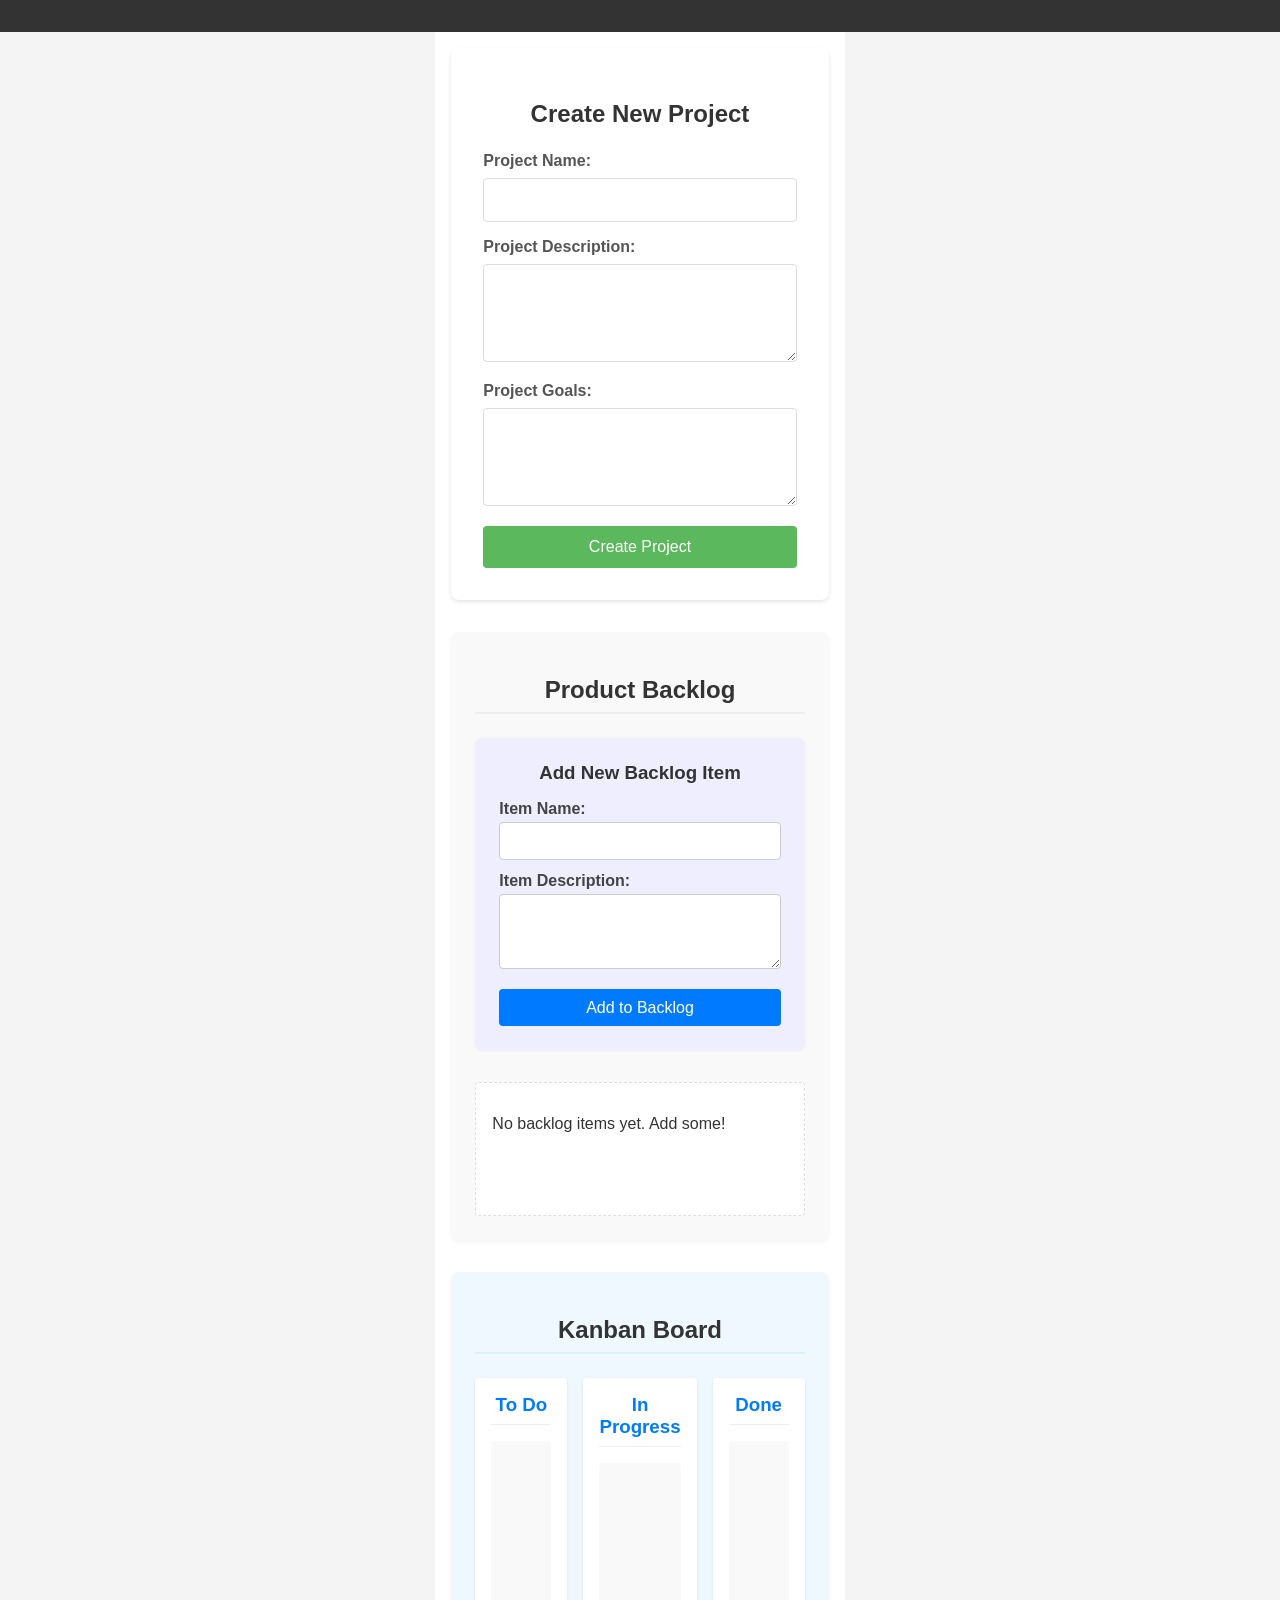
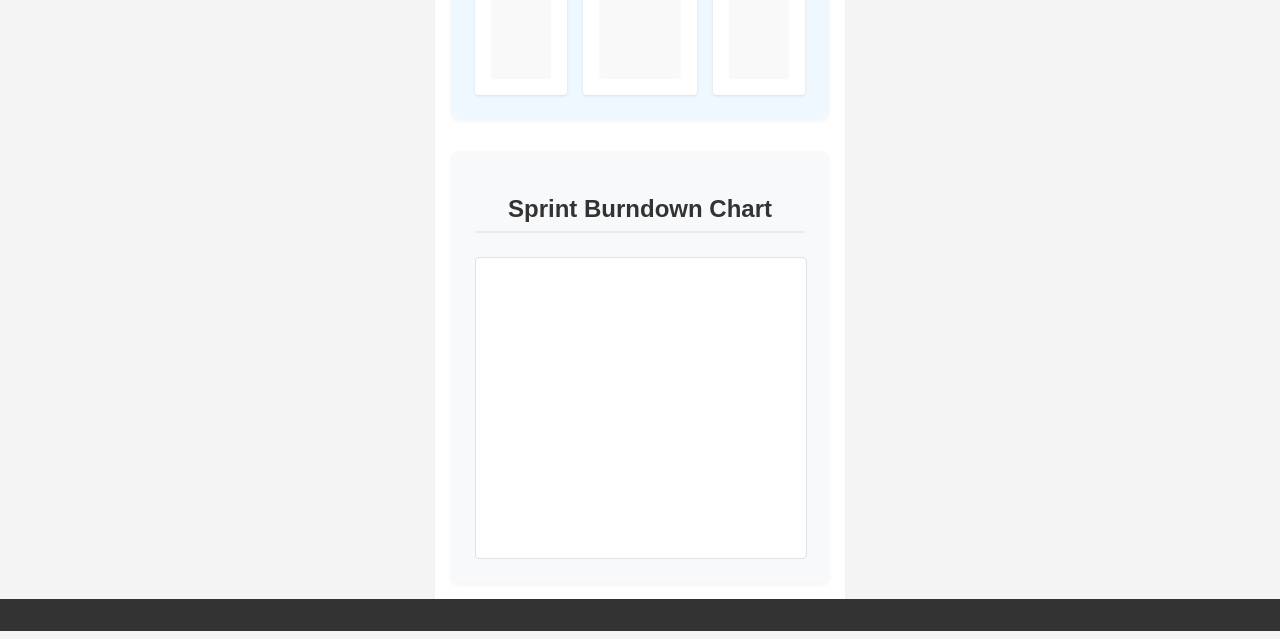
==== index.html @ 3ca0a921 "feat: Initial MVP setup for Agile PM App (Steps 1-9) This commit includes the foundational HTML, CSS" ====
<!DOCTYPE html>
<html lang="en">
<head>
    <meta charset="UTF-8">
    <meta name="viewport" content="width=device-width, initial-scale=1.0">
    <title>Interactive Story</title>
    <link rel="stylesheet" href="style.css">
</head>
<body>
    <header>
        <!-- Header content will go here -->
    </header>

    <main>
        <section id="project-creation-form">
            <h2>Create New Project</h2>
            <form>
                <div>
                    <label for="project-name">Project Name:</label>
                    <input type="text" id="project-name" name="project-name" required>
                </div>
                <div>
                    <label for="project-description">Project Description:</label>
                    <textarea id="project-description" name="project-description" rows="4" required></textarea>
                </div>
                <div>
                    <label for="project-goals">Project Goals:</label>
                    <textarea id="project-goals" name="project-goals" rows="4" required></textarea>
                </div>
                <button type="submit">Create Project</button>
            </form>
        </section>

        <section id="product-backlog">
            <h2>Product Backlog</h2>
            <form id="add-backlog-item-form">
                <h3>Add New Backlog Item</h3>
                <div>
                    <label for="backlog-item-name">Item Name:</label>
                    <input type="text" id="backlog-item-name" name="backlog-item-name" required>
                </div>
                <div>
                    <label for="backlog-item-description">Item Description:</label>
                    <textarea id="backlog-item-description" name="backlog-item-description" rows="3" required></textarea>
                </div>
                <button type="submit">Add to Backlog</button>
            </form>
            <div id="backlog-items-container">
                <!-- Backlog items will be dynamically added here -->
            </div>
        </section>

        <section id="kanban-section">
            <h2>Kanban Board</h2>
            <div id="kanban-board">
                <div class="kanban-column" id="todo-column">
                    <h3>To Do</h3>
                    <div class="tasks-container" id="todo-tasks">
                        <!-- Tasks will be added here -->
                    </div>
                </div>
                <div class="kanban-column" id="inprogress-column">
                    <h3>In Progress</h3>
                    <div class="tasks-container" id="inprogress-tasks">
                        <!-- Tasks will be added here -->
                    </div>
                </div>
                <div class="kanban-column" id="done-column">
                    <h3>Done</h3>
                    <div class="tasks-container" id="done-tasks">
                        <!-- Tasks will be added here -->
                    </div>
                </div>
            </div>
        </section>

        <section id="burndown-chart-section">
            <h2>Sprint Burndown Chart</h2>
            <div id="burndown-chart-container">
                <!-- Chart will be rendered here by a library -->
            </div>
        </section>
    </main>

    <footer>
        <!-- Footer content will go here -->
    </footer>

    <script src="script.js"></script>
</body>
</html>
---- style.css ----
/* Global styles */
body {
    font-family: Arial, Helvetica, sans-serif;
    margin: 0;
    padding: 0;
    display: flex;
    flex-direction: column;
    min-height: 100vh;
    background-color: #f4f4f4;
    color: #333;
}

/* Header styles */
header {
    background-color: #333;
    color: #fff;
    padding: 1rem 0;
    text-align: center;
}

/* Main content styles */
main {
    flex: 1; /* Allows main to grow and fill available space */
    padding: 1rem;
    max-width: 800px; /* Max width for content */
    margin: 0 auto; /* Center content */
    background-color: #fff;
}

/* Footer styles */
footer {
    background-color: #333;
    color: #fff;
    text-align: center;
    padding: 1rem 0;
    width: 100%;
}

/* Responsive adjustments */
@media (max-width: 600px) {
    main {
        padding: 0.5rem;
    }

    header, footer {
        padding: 0.5rem 0;
    }
}

/* Form styles */
#project-creation-form {
    background-color: #fff;
    padding: 2rem;
    border-radius: 8px;
    box-shadow: 0 2px 4px rgba(0, 0, 0, 0.1);
}

#project-creation-form h2 {
    text-align: center;
    color: #333;
    margin-bottom: 1.5rem;
}

#project-creation-form form div {
    margin-bottom: 1rem;
}

#project-creation-form label {
    display: block;
    margin-bottom: 0.5rem;
    color: #555;
    font-weight: bold;
}

#project-creation-form input[type="text"],
#project-creation-form textarea {
    width: 100%;
    padding: 0.75rem;
    border: 1px solid #ddd;
    border-radius: 4px;
    box-sizing: border-box; /* Ensures padding doesn't affect overall width */
    font-size: 1rem;
}

#project-creation-form textarea {
    resize: vertical; /* Allow vertical resize, disable horizontal */
}

#project-creation-form button[type="submit"] {
    background-color: #5cb85c;
    color: white;
    padding: 0.75rem 1.5rem;
    border: none;
    border-radius: 4px;
    font-size: 1rem;
    cursor: pointer;
    transition: background-color 0.3s ease;
    display: block;
    width: 100%; /* Make button full width */
    margin-top: 1rem;
}

#project-creation-form button[type="submit"]:hover {
    background-color: #4cae4c;
}

/* Product Backlog styles */
#product-backlog {
    margin-top: 2rem; /* Add some space above the backlog section */
    padding: 1.5rem;
    background-color: #f9f9f9; /* Slightly different background for distinction */
    border-radius: 8px;
    box-shadow: 0 2px 4px rgba(0, 0, 0, 0.05);
}

#product-backlog h2 {
    color: #333;
    text-align: center;
    margin-bottom: 1.5rem;
    border-bottom: 2px solid #eee; /* Add a subtle separator line */
    padding-bottom: 0.5rem;
}

#backlog-items-container {
    min-height: 100px; /* Minimum height to make it visible even when empty */
    border: 1px dashed #ddd; /* Dashed border to indicate a dynamic content area */
    padding: 1rem;
    border-radius: 4px;
    background-color: #fff;
}

/* Add Backlog Item Form styles */
#add-backlog-item-form {
    margin-bottom: 2rem; /* Space below the form before the item list */
    padding: 1.5rem;
    background-color: #eef; /* Slightly different background to distinguish */
    border-radius: 8px;
    box-shadow: 0 1px 3px rgba(0,0,0,0.05);
}

#add-backlog-item-form h3 {
    text-align: center;
    color: #333;
    margin-top: 0;
    margin-bottom: 1rem;
}

#add-backlog-item-form div {
    margin-bottom: 0.75rem;
}

#add-backlog-item-form label {
    display: block;
    margin-bottom: 0.25rem;
    color: #444;
    font-weight: bold;
}

#add-backlog-item-form input[type="text"],
#add-backlog-item-form textarea {
    width: 100%;
    padding: 0.6rem;
    border: 1px solid #ccc;
    border-radius: 4px;
    box-sizing: border-box;
    font-size: 0.95rem;
}

#add-backlog-item-form textarea {
    resize: vertical;
}

#add-backlog-item-form button[type="submit"] {
    background-color: #007bff;
    color: white;
    padding: 0.6rem 1.2rem;
    border: none;
    border-radius: 4px;
    font-size: 1rem;
    cursor: pointer;
    transition: background-color 0.3s ease;
    display: block;
    width: 100%;
    margin-top: 1rem;
}

#add-backlog-item-form button[type="submit"]:hover {
    background-color: #0056b3;
}

/* Individual backlog item styling */
.backlog-item {
    background-color: #fff;
    border: 1px solid #eee;
    border-radius: 4px;
    padding: 1rem;
    margin-bottom: 1rem;
    box-shadow: 0 1px 3px rgba(0,0,0,0.03);
}

.backlog-item h3 {
    margin-top: 0;
    margin-bottom: 0.5rem;
    color: #007bff;
}

.backlog-item p {
    margin-bottom: 0.5rem;
    font-size: 0.9rem;
    color: #555;
}

.backlog-item .delete-item-btn {
    background-color: #dc3545;
    color: white;
    border: none;
    padding: 0.3rem 0.6rem;
    font-size: 0.8rem;
    border-radius: 4px;
    cursor: pointer;
    float: right; /* Position to the right */
}

.backlog-item .delete-item-btn:hover {
    background-color: #c82333;
}

/* Kanban Board Section */
#kanban-section {
    margin-top: 2rem;
    padding: 1.5rem;
    background-color: #f0f8ff; /* Light AliceBlue for distinction */
    border-radius: 8px;
    box-shadow: 0 2px 4px rgba(0, 0, 0, 0.05);
}

#kanban-section h2 {
    text-align: center;
    color: #333;
    margin-bottom: 1.5rem;
    border-bottom: 2px solid #ddeeff;
    padding-bottom: 0.5rem;
}

#kanban-board {
    display: flex;
    justify-content: space-between; /* Distribute columns evenly */
    gap: 1rem; /* Space between columns */
    min-height: 300px; /* Minimum height for the board */
}

.kanban-column {
    flex: 1; /* Each column takes equal width */
    background-color: #fff;
    border-radius: 4px;
    box-shadow: 0 1px 3px rgba(0,0,0,0.1);
    padding: 1rem;
    display: flex; /* Use flexbox for column layout */
    flex-direction: column; /* Stack heading and tasks vertically */
}

.kanban-column h3 {
    text-align: center;
    color: #007bff;
    margin-top: 0;
    margin-bottom: 1rem;
    padding-bottom: 0.5rem;
    border-bottom: 1px solid #eee;
}

.tasks-container {
    background-color: #f9f9f9; /* Slightly different bg for task area */
    border-radius: 4px;
    padding: 0.5rem;
    min-height: 200px; /* Ensure visibility when empty */
    flex-grow: 1; /* Allow task container to grow */
    overflow-y: auto; /* Add scroll if tasks overflow */
}

/* Styling for individual tasks/cards (placeholder for now) */
.task-card {
    background-color: #ffffff;
    border: 1px solid #ddd;
    border-radius: 4px;
    padding: 0.75rem;
    margin-bottom: 0.5rem;
    box-shadow: 0 1px 2px rgba(0,0,0,0.05);
    cursor: grab; /* Indicate draggable items */
}

.task-card h4 {
    margin-top: 0;
    margin-bottom: 0.25rem;
    font-size: 1rem;
}

.task-card p {
    font-size: 0.85rem;
    color: #555;
    margin-bottom: 0;
}

/* Burndown Chart Section */
#burndown-chart-section {
    margin-top: 2rem;
    padding: 1.5rem;
    background-color: #f8f9fa; /* Light background for the section */
    border-radius: 8px;
    box-shadow: 0 2px 4px rgba(0, 0, 0, 0.05);
}

#burndown-chart-section h2 {
    text-align: center;
    color: #333;
    margin-bottom: 1.5rem;
    border-bottom: 2px solid #e9ecef;
    padding-bottom: 0.5rem;
}

#burndown-chart-container {
    width: 100%;
    height: 300px; /* Defined height */
    background-color: #ffffff; /* White background for the chart area */
    border: 1px solid #dee2e6; /* Light border */
    border-radius: 4px;
    display: flex; /* Optional: for centering placeholder text */
    align-items: center; /* Optional: for centering placeholder text */
    justify-content: center; /* Optional: for centering placeholder text */
    color: #6c757d; /* Optional: placeholder text color */
    font-style: italic; /* Optional: placeholder text style */
}

/* Drag and Drop Styles */
.backlog-item.dragging, .task-card.dragging {
    opacity: 0.5;
    border: 2px dashed #007bff;
}

.tasks-container.drag-over {
    background-color: #e9ecef; /* Light grey to indicate drop target */
    border: 2px dashed #007bff; /* Blue dashed border */
}
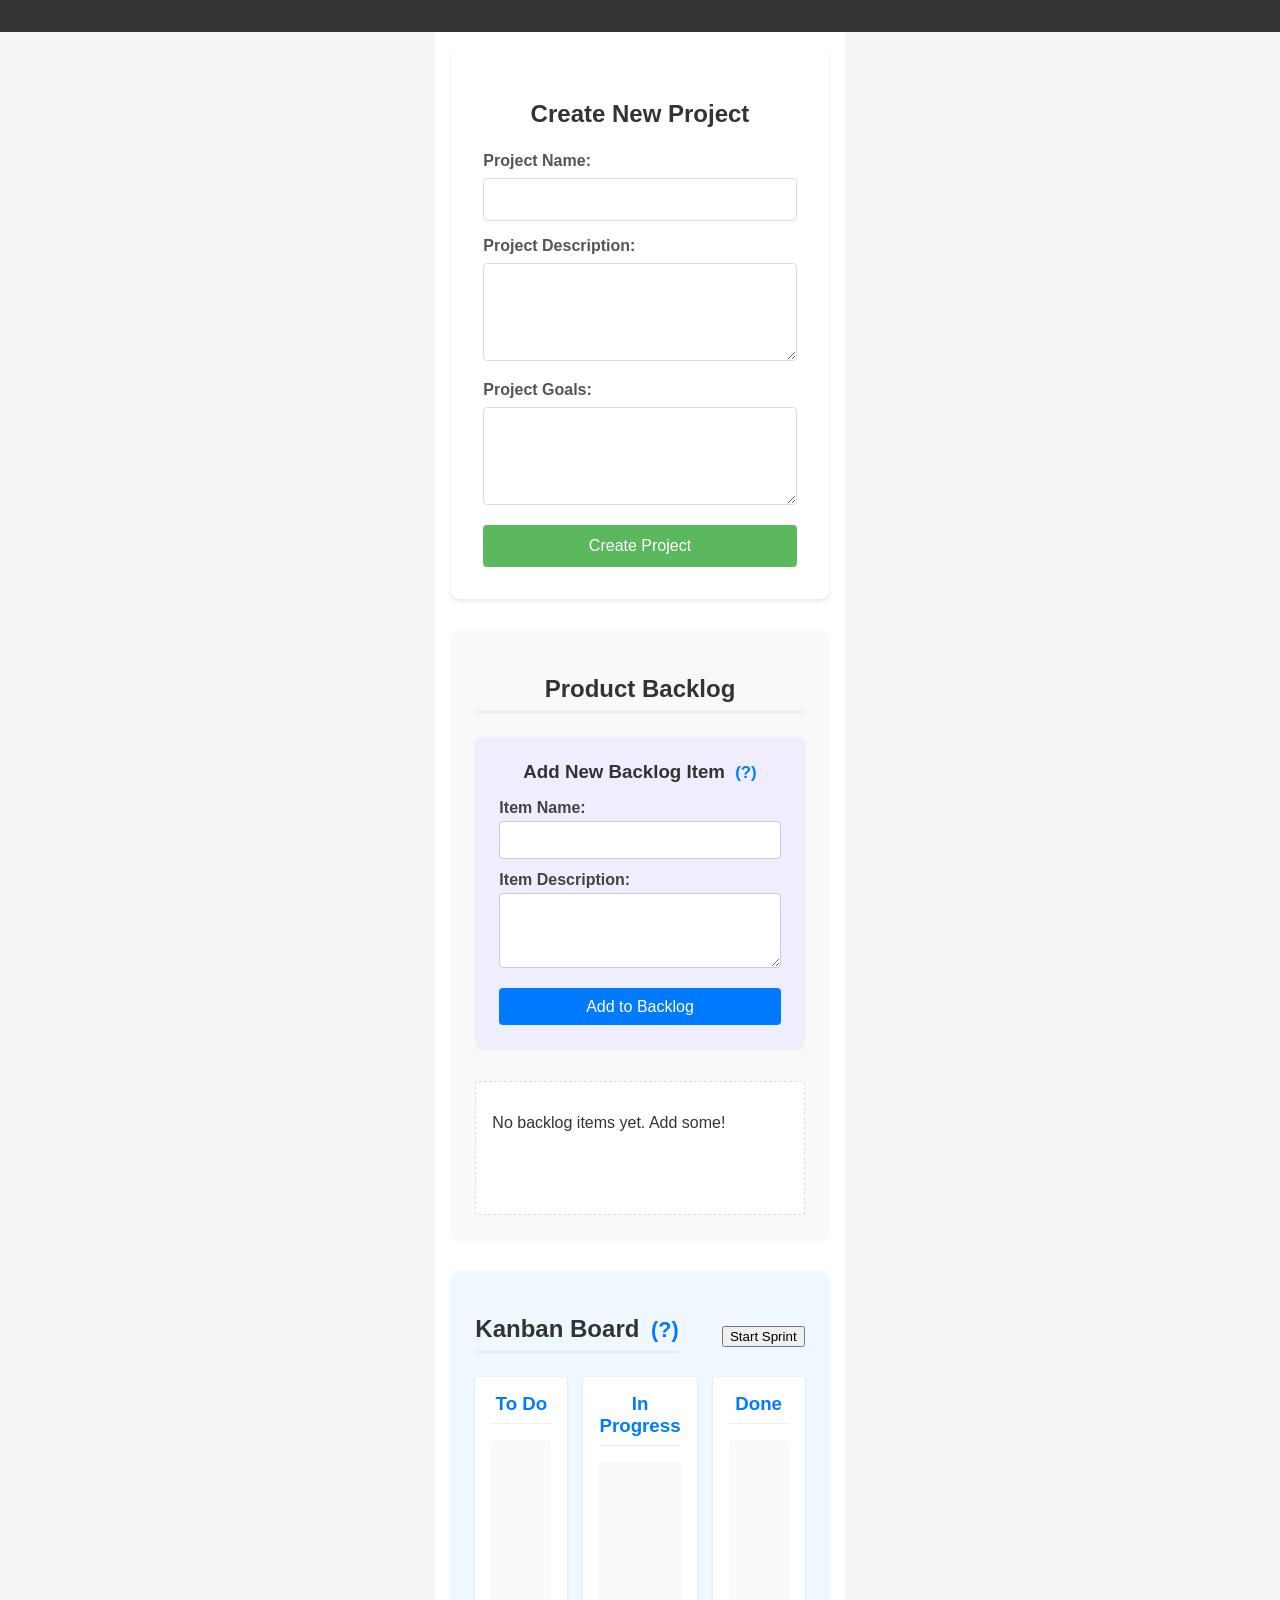
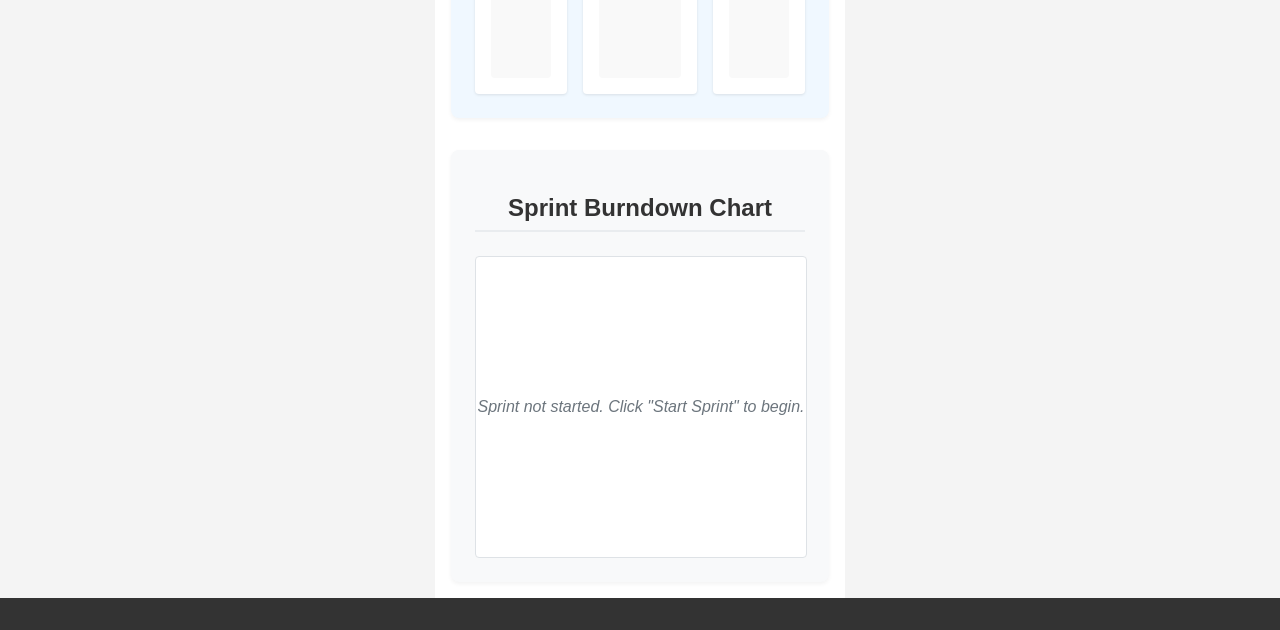
==== commit bb2cfb33: "feat: Agile PM App MVP v1.0 This commit delivers the Minimum Viable Product for the Agile Project Ma" ====
--- a/index.html
+++ b/index.html
@@ -34,7 +34,10 @@
         <section id="product-backlog">
             <h2>Product Backlog</h2>
             <form id="add-backlog-item-form">
-                <h3>Add New Backlog Item</h3>
+                <h3>Add New Backlog Item <span class="tip-trigger" id="tip-backlog-trigger">(?)</span></h3>
+                <div class="tooltip-content" id="tip-backlog-content">
+                    <p>New tasks or user stories start here. Fill in the details and add them to your Product Backlog.</p>
+                </div>
                 <div>
                     <label for="backlog-item-name">Item Name:</label>
                     <input type="text" id="backlog-item-name" name="backlog-item-name" required>
@@ -51,7 +54,16 @@
         </section>
 
         <section id="kanban-section">
-            <h2>Kanban Board</h2>
+            <div style="display: flex; justify-content: space-between; align-items: center;">
+                <h2>Kanban Board <span class="tip-trigger" id="tip-kanban-trigger">(?)</span></h2>
+                <button id="start-sprint-btn">Start Sprint <span class="tip-trigger" id="tip-sprint-trigger">(?)</span></button>
+            </div>
+            <div class="tooltip-content" id="tip-kanban-content">
+                <p>Drag items from the backlog to 'To Do'. Move tasks through 'In Progress' to 'Done' as you work on them. Completing tasks updates the Burndown Chart.</p>
+            </div>
+            <div class="tooltip-content" id="tip-sprint-content">
+                <p>Once you have items in your backlog and are ready to begin work, drag them to the Kanban board and then start the sprint to track progress.</p>
+            </div>
             <div id="kanban-board">
                 <div class="kanban-column" id="todo-column">
                     <h3>To Do</h3>
--- a/style.css
+++ b/style.css
@@ -1,6 +1,7 @@
 /* Global styles */
 body {
     font-family: Arial, Helvetica, sans-serif;
+    font-size: 16px; /* Base font size */
     margin: 0;
     padding: 0;
     display: flex;
@@ -79,7 +80,7 @@
     border: 1px solid #ddd;
     border-radius: 4px;
     box-sizing: border-box; /* Ensures padding doesn't affect overall width */
-    font-size: 1rem;
+    font-size: 0.95rem; /* Standardized form input size */
 }
 
 #project-creation-form textarea {
@@ -163,7 +164,7 @@
     border: 1px solid #ccc;
     border-radius: 4px;
     box-sizing: border-box;
-    font-size: 0.95rem;
+    font-size: 0.95rem; /* Standardized form input size */
 }
 
 #add-backlog-item-form textarea {
@@ -215,7 +216,7 @@
     color: white;
     border: none;
     padding: 0.3rem 0.6rem;
-    font-size: 0.8rem;
+    font-size: 0.85rem; /* Standardized small button text */
     border-radius: 4px;
     cursor: pointer;
     float: right; /* Position to the right */
@@ -249,6 +250,30 @@
     min-height: 300px; /* Minimum height for the board */
 }
 
+@media (max-width: 768px) { /* Adjusted breakpoint for Kanban columns */
+    #kanban-board {
+        flex-wrap: wrap;
+    }
+    .kanban-column {
+        flex-basis: calc(50% - 0.5rem); /* Two columns on medium screens */
+        min-width: 280px; /* Ensure readability */
+    }
+}
+
+@media (max-width: 600px) {
+    main {
+        padding: 0.5rem;
+    }
+
+    header, footer {
+        padding: 0.5rem 0;
+    }
+    .kanban-column { /* Single column on small screens */
+        flex-basis: 100%;
+    }
+}
+
+
 .kanban-column {
     flex: 1; /* Each column takes equal width */
     background-color: #fff;
@@ -291,11 +316,11 @@
 .task-card h4 {
     margin-top: 0;
     margin-bottom: 0.25rem;
-    font-size: 1rem;
+    font-size: 0.95rem; /* Standardized card heading */
 }
 
 .task-card p {
-    font-size: 0.85rem;
+    font-size: 0.85rem; /* Standardized card text */
     color: #555;
     margin-bottom: 0;
 }
@@ -330,6 +355,53 @@
     font-style: italic; /* Optional: placeholder text style */
 }
 
+/* Tip/Tooltip Styles */
+.tip-trigger {
+    cursor: pointer;
+    font-weight: bold;
+    color: #007bff;
+    margin-left: 5px;
+    font-size: 0.9em; /* Keep as is, or 0.85em if desire more uniformity */
+    display: inline-block; /* Allows for better positioning if needed */
+}
+
+.tip-trigger:hover {
+    color: #0056b3;
+}
+
+.tooltip-content {
+    display: none; /* Hidden by default */
+    position: absolute; /* Position relative to nearest positioned ancestor or body */
+    background-color: #fff;
+    border: 1px solid #ccc;
+    border-radius: 5px;
+    padding: 10px;
+    box-shadow: 0 2px 5px rgba(0,0,0,0.15);
+    z-index: 100; /* Ensure it's above other elements */
+    font-size: 0.85rem; /* Standardized tooltip text */
+    max-width: 250px; /* Prevent it from becoming too wide */
+    color: #333;
+}
+
+/* Specific positioning adjustments might be needed if absolute positioning is problematic without a positioned parent.
+   For MVP, we will keep it simple. The JS will handle basic show/hide.
+   If a tip is inside a flex container (like the Start Sprint button), absolute positioning might be tricky.
+   Let's adjust the Start Sprint button tooltip to be non-absolute for now for simplicity.
+*/
+
+#tip-sprint-content { /* Special handling for the tip inside the button */
+    position: static; /* Override absolute for this one if it causes issues */
+    display: none; /* Still hidden by default */
+    background-color: #f9f9f9;
+    border: 1px solid #ddd;
+    border-radius: 4px;
+    padding: 8px;
+    margin-top: 5px; /* Space from the button */
+    font-size: 0.85rem; /* Standardized tooltip text */
+    box-shadow: 0 1px 3px rgba(0,0,0,0.1);
+}
+
+
 /* Drag and Drop Styles */
 .backlog-item.dragging, .task-card.dragging {
     opacity: 0.5;
